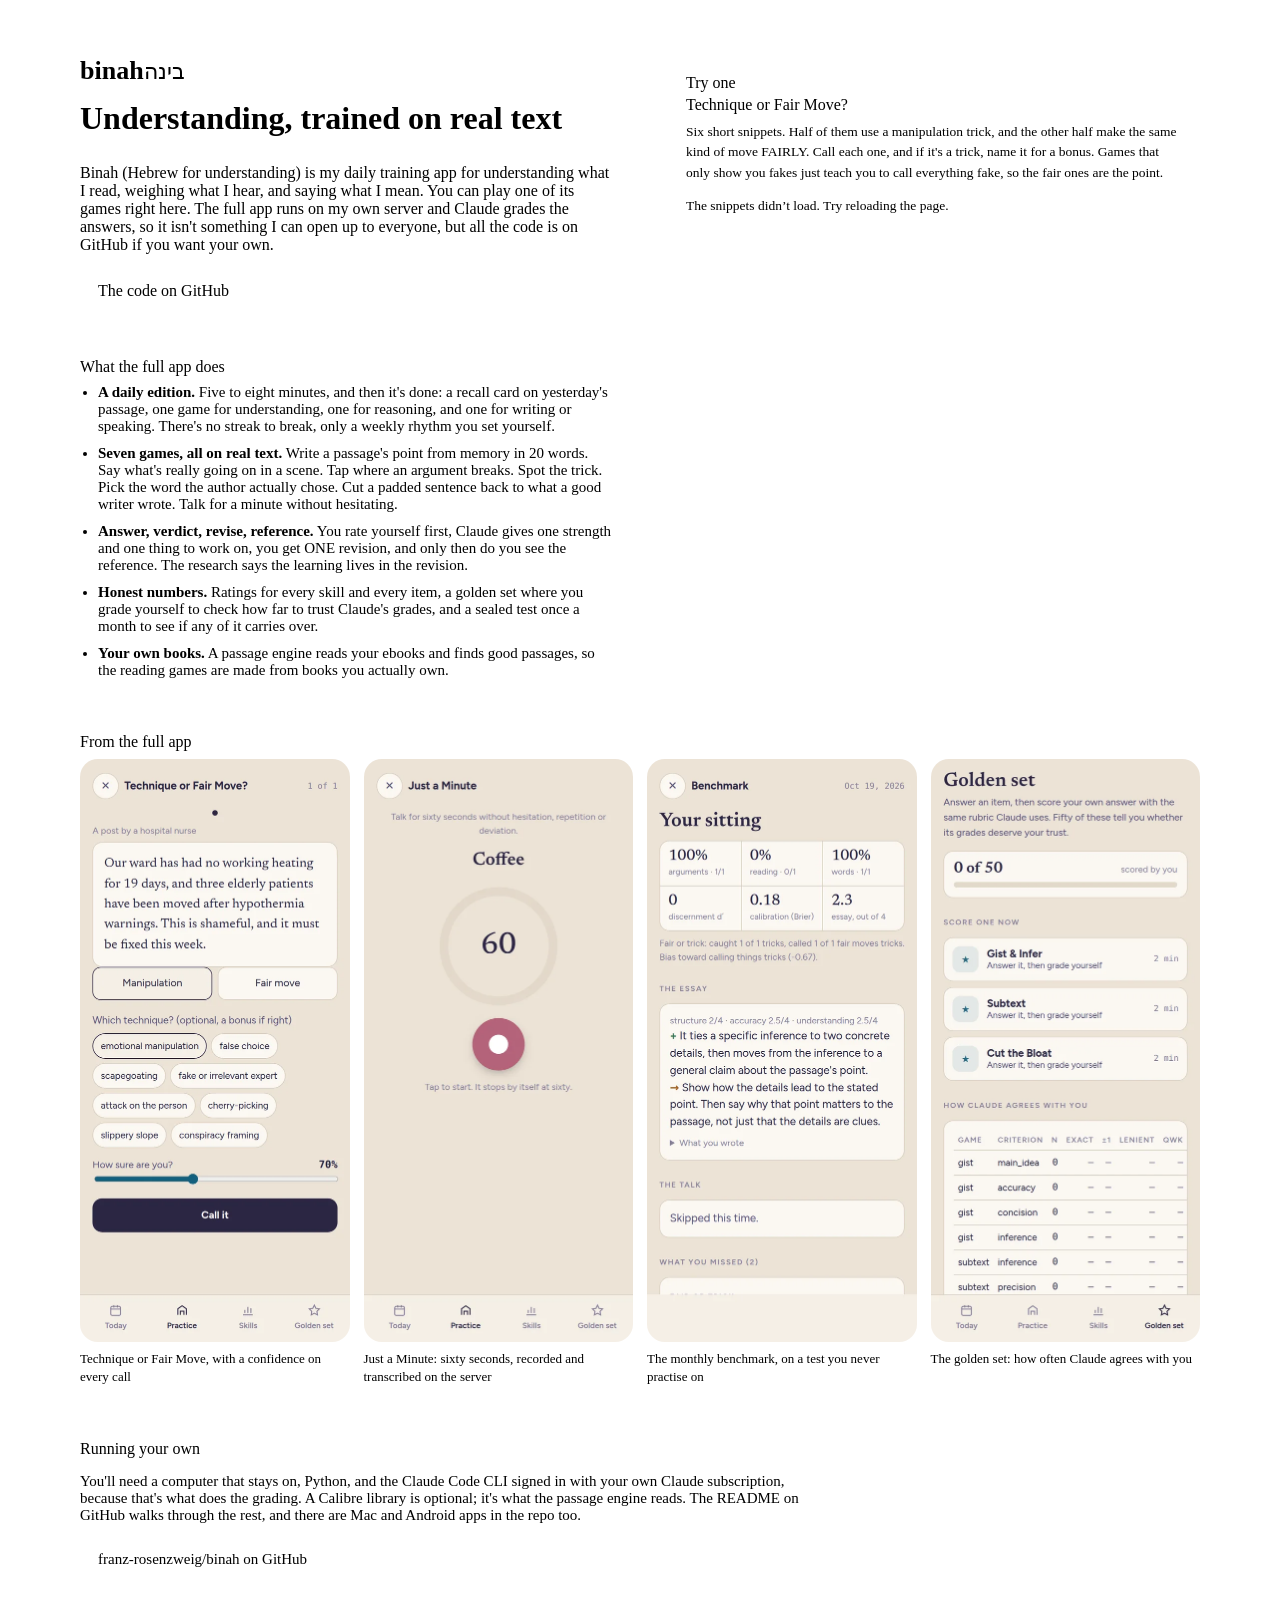
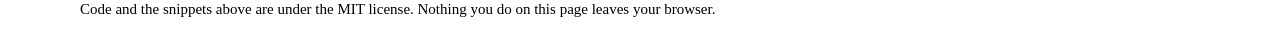
==== demo/index.html @ 5181d018 "A public taste of Binah: Technique or Fair Move? in the browser demo/ is the page at stuffs.tiresia." ====
<!doctype html>
<html lang="en">
<head>
<meta charset="utf-8">
<meta name="viewport" content="width=device-width, initial-scale=1, viewport-fit=cover">
<title>Binah</title>
<meta name="description" content="A daily training app for reading closely, reasoning carefully and saying what you mean. Try one of its games here.">
<meta name="theme-color" content="#ece3d7" media="(prefers-color-scheme: light)">
<meta name="theme-color" content="#1b1d2b" media="(prefers-color-scheme: dark)">
<link rel="icon" href="icon.svg" type="image/svg+xml">
<link rel="stylesheet" href="style.css">
<link rel="stylesheet" href="demo.css">
</head>
<body>
<main class="page">
  <section class="intro">
    <div class="mark"><b>binah</b><span class="he" lang="he">בינה</span></div>
    <h1 class="title">Understanding, trained on real text</h1>
    <p class="lede">Binah (Hebrew for understanding) is my daily training app for understanding what I read, weighing what I hear, and saying what I mean. You can play one of its games right here. The full app runs on my own server and Claude grades the answers, so it isn't something I can open up to everyone, but all the code is on GitHub if you want your own.</p>
    <p class="links"><a class="btn ghost" href="https://github.com/franz-rosenzweig/binah">The code on GitHub</a></p>
  </section>

  <section class="play" aria-labelledby="playTitle">
    <div class="card game" id="game">
      <span class="label">Try one</span>
      <h2 class="h2" id="playTitle" style="margin-top:4px">Technique or Fair Move?</h2>
      <p class="small muted" id="how">Six short snippets. Half of them use a manipulation trick, and the other half make the same kind of move FAIRLY. Call each one, and if it's a trick, name it for a bonus. Games that only show you fakes just teach you to call everything fake, so the fair ones are the point.</p>
      <div id="round"><p class="small muted">Loading…</p></div>
    </div>
  </section>

  <section class="what-sec">
    <h2 class="h2" style="margin-top:0">What the full app does</h2>
    <ul class="what">
      <li><b>A daily edition.</b> Five to eight minutes, and then it's done: a recall card on yesterday's passage, one game for understanding, one for reasoning, and one for writing or speaking. There's no streak to break, only a weekly rhythm you set yourself.</li>
      <li><b>Seven games, all on real text.</b> Write a passage's point from memory in 20 words. Say what's really going on in a scene. Tap where an argument breaks. Spot the trick. Pick the word the author actually chose. Cut a padded sentence back to what a good writer wrote. Talk for a minute without hesitating.</li>
      <li><b>Answer, verdict, revise, reference.</b> You rate yourself first, Claude gives one strength and one thing to work on, you get ONE revision, and only then do you see the reference. The research says the learning lives in the revision.</li>
      <li><b>Honest numbers.</b> Ratings for every skill and every item, a golden set where you grade yourself to check how far to trust Claude's grades, and a sealed test once a month to see if any of it carries over.</li>
      <li><b>Your own books.</b> A passage engine reads your ebooks and finds good passages, so the reading games are made from books you actually own.</li>
    </ul>
  </section>


  <section class="shots" aria-label="Screens from the full app">
    <h2 class="h2">From the full app</h2>
    <div class="strip">
      <figure><img src="shots/technique.webp" width="540" height="1169" alt="Technique or Fair Move: a snippet from a nurse's post, with Manipulation and Fair move buttons, technique choices and a confidence slider" loading="lazy"><figcaption>Technique or Fair Move, with a confidence on every call</figcaption></figure>
      <figure><img src="shots/just-a-minute.webp" width="540" height="1169" alt="Just a Minute: the topic Coffee, a sixty-second ring and a record button" loading="lazy"><figcaption>Just a Minute: sixty seconds, recorded and transcribed on the server</figcaption></figure>
      <figure><img src="shots/benchmark.webp" width="540" height="1169" alt="A finished monthly benchmark: scores per section, discernment, calibration, and Claude's notes on the essay" loading="lazy"><figcaption>The monthly benchmark, on a test you never practise on</figcaption></figure>
      <figure><img src="shots/golden-set.webp" width="540" height="1169" alt="The golden set: items to grade yourself and a table of how often Claude agrees with you" loading="lazy"><figcaption>The golden set: how often Claude agrees with you</figcaption></figure>
    </div>
  </section>

  <section class="own">
    <h2 class="h2">Running your own</h2>
    <p>You'll need a computer that stays on, Python, and the Claude Code CLI signed in with your own Claude subscription, because that's what does the grading. A Calibre library is optional; it's what the passage engine reads. The README on GitHub walks through the rest, and there are Mac and Android apps in the repo too.</p>
    <p class="links"><a class="btn" href="https://github.com/franz-rosenzweig/binah">franz-rosenzweig/binah on GitHub</a></p>
    <p class="small muted foot">Code and the snippets above are under the MIT license. Nothing you do on this page leaves your browser.</p>
  </section>
</main>
<script src="demo.js" type="module"></script>
</body>
</html>
---- demo/demo.css ----
/* The public taste of Binah (stuffs.tiresia.xyz/binah/): the app's own style.css plus this layout. */
.page{max-width:640px;margin:0 auto;padding:calc(var(--safe-t) + 28px) 16px calc(var(--safe-b) + 48px);display:grid;gap:30px}
.page a{color:var(--accent)}
.mark b{font-size:26px} .mark .he{font-size:22px}
.intro .title{font-size:32px;margin-top:14px}
.lede{font:400 18px/1.6 var(--serif);color:var(--ink-2);margin-top:8px}
.links{margin-top:6px} .links .btn{display:inline-block;width:auto;padding:12px 18px;text-decoration:none}
.links .btn.ghost{color:var(--ink)} .links .btn:not(.ghost){color:var(--card)}
.h2{font:600 21px/1.25 var(--serif);margin:24px 0 8px}
.what{margin:0;padding-left:18px;display:grid;gap:10px;font-size:15px;color:var(--ink-2)}
.what b{color:var(--ink)}
.small{font-size:13.5px;line-height:1.5}
.game{padding:18px}
.game #how{margin:2px 0 12px}
.game .tech-text{font-size:18px}
.game .btns .opt{text-align:center}
.score{font:600 26px/1.15 var(--serif)}
.shots .strip{display:grid;grid-auto-flow:column;grid-auto-columns:min(62%,240px);gap:14px;overflow-x:auto;scroll-snap-type:x mandatory;padding-bottom:8px;margin:0 -16px;padding-inline:16px}
.shots figure{margin:0;scroll-snap-align:start}
.shots img{width:100%;height:auto;display:block;border-radius:18px;border:1px solid var(--rule);background:var(--card)}
.shots figcaption{font-size:13px;color:var(--ink-3);margin-top:8px;line-height:1.4}
.own p{font-size:15px;color:var(--ink-2)}
.own .links{margin-top:12px}
.foot{margin-top:18px}
@media (min-width:960px){
  .page{max-width:1120px;grid-template-columns:minmax(0,1fr) minmax(0,1fr);column-gap:56px;padding-top:48px}
  .intro{grid-column:1;grid-row:1} .what-sec{grid-column:1;grid-row:2}
  .play{grid-column:2;grid-row:1 / span 2;align-self:start;position:sticky;top:24px}
  .shots,.own{grid-column:1 / -1}
  .shots .strip{grid-auto-flow:row;grid-template-columns:repeat(4,1fr);overflow:visible;margin:0;padding:0}
  .own{max-width:720px}
}
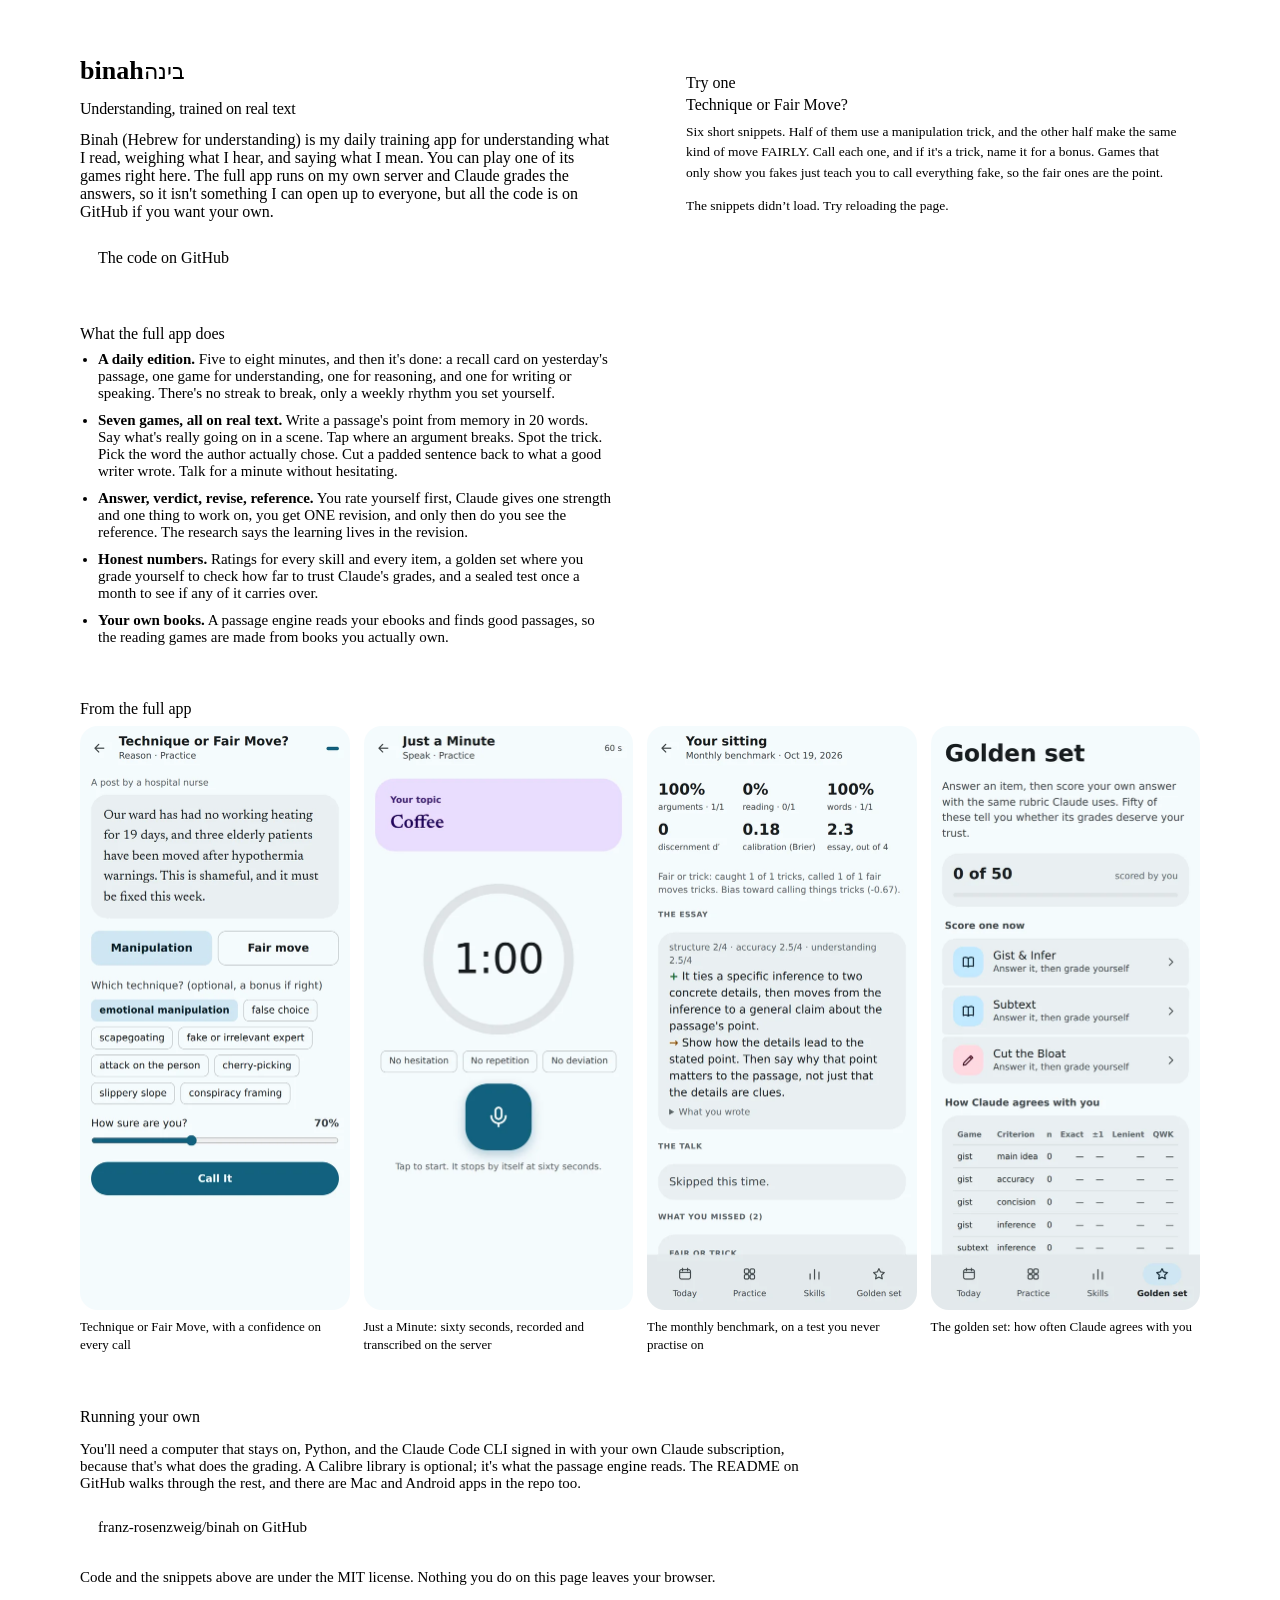
==== commit 4a97d727: "The public taste follows the new look: fresh screenshots, card contrast Co-Authored-By: Claude Opus " ====
--- a/demo/index.html
+++ b/demo/index.html
@@ -44,10 +44,10 @@
   <section class="shots" aria-label="Screens from the full app">
     <h2 class="h2">From the full app</h2>
     <div class="strip">
-      <figure><img src="shots/technique.webp" width="540" height="1169" alt="Technique or Fair Move: a snippet from a nurse's post, with Manipulation and Fair move buttons, technique choices and a confidence slider" loading="lazy"><figcaption>Technique or Fair Move, with a confidence on every call</figcaption></figure>
-      <figure><img src="shots/just-a-minute.webp" width="540" height="1169" alt="Just a Minute: the topic Coffee, a sixty-second ring and a record button" loading="lazy"><figcaption>Just a Minute: sixty seconds, recorded and transcribed on the server</figcaption></figure>
-      <figure><img src="shots/benchmark.webp" width="540" height="1169" alt="A finished monthly benchmark: scores per section, discernment, calibration, and Claude's notes on the essay" loading="lazy"><figcaption>The monthly benchmark, on a test you never practise on</figcaption></figure>
-      <figure><img src="shots/golden-set.webp" width="540" height="1169" alt="The golden set: items to grade yourself and a table of how often Claude agrees with you" loading="lazy"><figcaption>The golden set: how often Claude agrees with you</figcaption></figure>
+      <figure><img src="shots/technique-2.webp" width="540" height="1169" alt="Technique or Fair Move: a snippet from a nurse's post, with Manipulation and Fair move buttons, technique choices and a confidence slider" loading="lazy"><figcaption>Technique or Fair Move, with a confidence on every call</figcaption></figure>
+      <figure><img src="shots/just-a-minute-2.webp" width="540" height="1169" alt="Just a Minute: the topic Coffee, a sixty-second ring and a record button" loading="lazy"><figcaption>Just a Minute: sixty seconds, recorded and transcribed on the server</figcaption></figure>
+      <figure><img src="shots/benchmark-2.webp" width="540" height="1169" alt="A finished monthly benchmark: scores per section, discernment, calibration, and Claude's notes on the essay" loading="lazy"><figcaption>The monthly benchmark, on a test you never practise on</figcaption></figure>
+      <figure><img src="shots/golden-set-2.webp" width="540" height="1169" alt="The golden set: items to grade yourself and a table of how often Claude agrees with you" loading="lazy"><figcaption>The golden set: how often Claude agrees with you</figcaption></figure>
     </div>
   </section>
 
--- a/demo/demo.css
+++ b/demo/demo.css
@@ -10,7 +10,9 @@
 .what{margin:0;padding-left:18px;display:grid;gap:10px;font-size:15px;color:var(--ink-2)}
 .what b{color:var(--ink)}
 .small{font-size:13.5px;line-height:1.5}
-.game{padding:18px}
+.game{padding:18px} .game .tech-text{background:var(--card);box-shadow:0 0 0 .5px var(--sep)}
+.h2{padding:0!important}
+.intro .title{font:600 34px/1.15 var(--serif);letter-spacing:-.2px}
 .game #how{margin:2px 0 12px}
 .game .tech-text{font-size:18px}
 .game .btns .opt{text-align:center}
